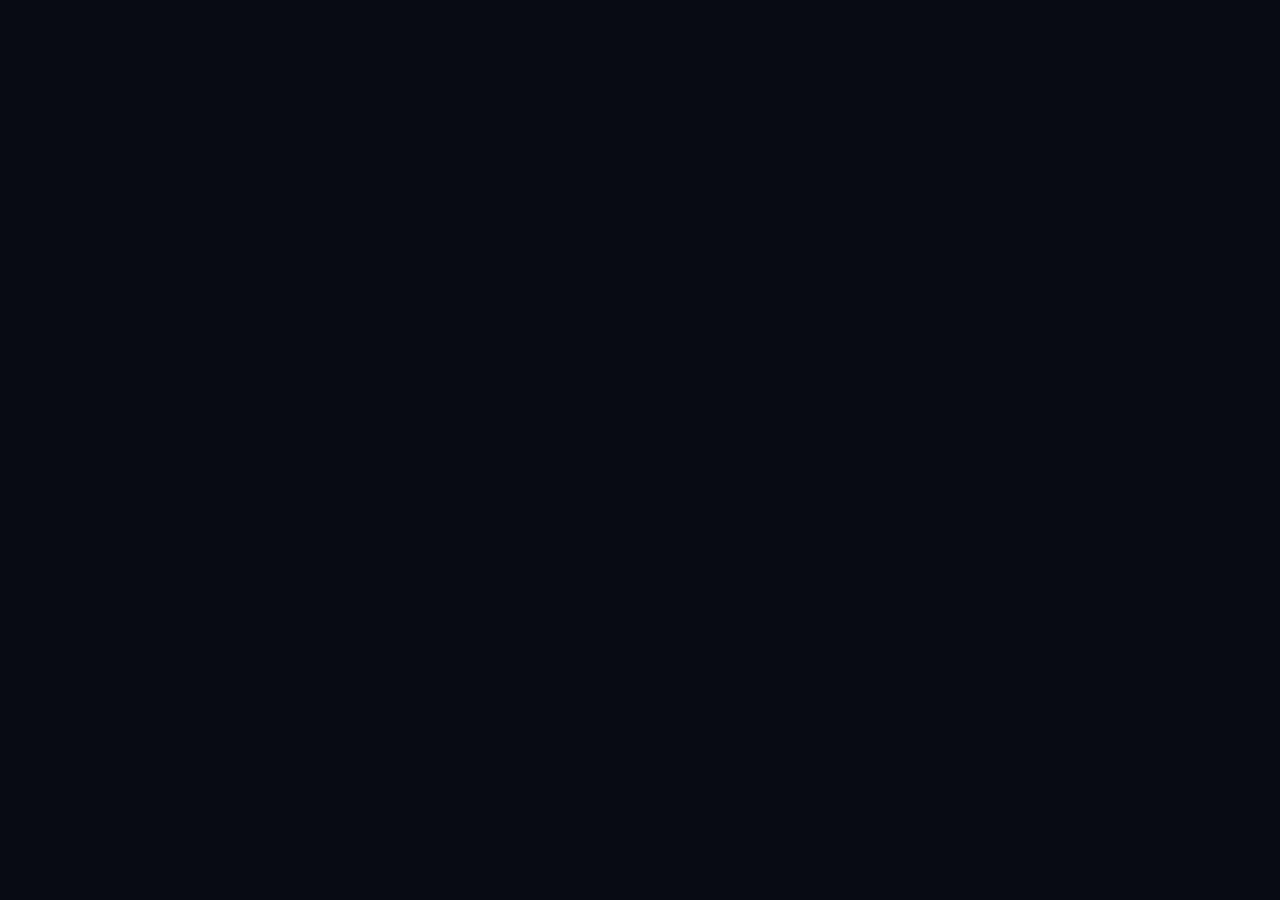
==== rayquaza.html @ d8ba09e1 "e" ====
<!DOCTYPE html>
<html lang="fr">
<head>
  <meta charset="UTF-8">
  <meta name="viewport" content="width=device-width, initial-scale=1.0">
  <title>Rayquaza — Le Seigneur des Cieux</title>
  <link rel="preconnect" href="https://fonts.googleapis.com">
  <link rel="preconnect" href="https://fonts.gstatic.com" crossorigin>
  <link href="https://fonts.googleapis.com/css2?family=Rajdhani:wght@300;400;600;700&family=Inter:wght@300;400;500&display=swap" rel="stylesheet">
  <link rel="stylesheet" href="rayquaza.css">
</head>
<body>
---- rayquaza.css ----
/* ============================================================
   RAYQUAZA V2 — Altitude Zéro
   Concept : cinématique, immersif, haute atmosphère
   Palette : #080a14 | #39ff14 (néon ozone) | #e8f4ff (blanc glacé)
   ============================================================ */

@import url('https://fonts.googleapis.com/css2?family=Rajdhani:wght@300;400;600;700&family=Inter:wght@300;400;500&display=swap');

:root {
  --bg:         #080a14;
  --bg-alt:     #0b0e1a;
  --neon:       #39ff14;
  --neon-dim:   rgba(57, 255, 20, 0.08);
  --neon-glow:  rgba(57, 255, 20, 0.25);
  --neon-mid:   rgba(57, 255, 20, 0.5);
  --ice:        #e8f4ff;
  --ice-muted:  rgba(232, 244, 255, 0.35);
  --gold:       #e8b84b;
  --gold-dim:   rgba(232, 184, 75, 0.15);
  --spine:      rgba(57, 255, 20, 0.12);
  --nav-bg:     rgba(8, 10, 20, 0.94);
}

*, *::before, *::after { box-sizing: border-box; margin: 0; padding: 0; }
html { scroll-behavior: smooth; }

body {
  font-family: 'Inter', sans-serif;
  font-size: 17px;
  line-height: 1.8;
  background: var(--bg);
  color: var(--ice);
}

/* ============================================================
   HEADER — plein écran, Rayquaza traverse en diagonale
   ============================================================ */

header {
  position: relative;
  min-height: 100vh;
  background: var(--bg);
  display: flex;
  align-items: flex-end;
  overflow: hidden;
  padding: 0 0 80px 0;
}

/* Fond : dégradé atmosphère */
header::before {
  content: '';
  position: absolute; inset: 0;
  background:
    radial-gradient(ellipse 70% 60% at 80% 30%, rgba(57,255,20,0.04) 0%, transparent 60%),
    radial-gradient(ellipse 50% 40% at 20% 80%, rgba(57,255,20,0.03) 0%, transparent 50%),
    radial-gradient(ellipse 100% 100% at 50% 0%, rgba(8,10,20,0) 0%, #080a14 100%);
  pointer-events: none;
}

/* Étoiles */
.stars { position: absolute; inset: 0; pointer-events: none; overflow: hidden; }
.stars-layer {
  position: absolute; inset: 0;
  background-image:
    radial-gradient(1.5px 1.5px at 12% 18%, rgba(232,244,255,0.9) 0%, transparent 100%),
    radial-gradient(1px 1px at 88% 8%, rgba(232,244,255,0.7) 0%, transparent 100%),
    radial-gradient(1px 1px at 42% 72%, rgba(232,244,255,0.6) 0%, transparent 100%),
    radial-gradient(1.5px 1.5px at 7% 55%, rgba(232,244,255,0.8) 0%, transparent 100%),
    radial-gradient(1px 1px at 65% 42%, rgba(232,244,255,0.5) 0%, transparent 100%),
    radial-gradient(1px 1px at 30% 90%, rgba(232,244,255,0.4) 0%, transparent 100%),
    radial-gradient(2px 2px at 93% 75%, rgba(232,244,255,0.7) 0%, transparent 100%),
    radial-gradient(1px 1px at 55% 15%, rgba(232,244,255,0.6) 0%, transparent 100%),
    radial-gradient(1px 1px at 22% 48%, rgba(232,244,255,0.5) 0%, transparent 100%),
    radial-gradient(1.5px 1.5px at 77% 62%, rgba(232,244,255,0.8) 0%, transparent 100%),
    radial-gradient(1px 1px at 3% 82%, rgba(232,244,255,0.4) 0%, transparent 100%),
    radial-gradient(1px 1px at 48% 35%, rgba(232,244,255,0.5) 0%, transparent 100%),
    radial-gradient(1.5px 1.5px at 60% 88%, rgba(57,255,20,0.6) 0%, transparent 100%),
    radial-gradient(1px 1px at 18% 28%, rgba(57,255,20,0.3) 0%, transparent 100%);
  background-repeat: no-repeat;
}
.s1 { animation: parallax-1 80s linear infinite; }
.s2 { animation: parallax-2 130s linear infinite; opacity: 0.6; }
.s3 { animation: parallax-1 200s linear infinite reverse; opacity: 0.35; }

@keyframes parallax-1 {
  from { transform: translateY(0) translateX(0); }
  to   { transform: translateY(-60px) translateX(-10px); }
}
@keyframes parallax-2 {
  from { transform: translateY(0) translateX(0); }
  to   { transform: translateY(40px) translateX(15px); }
}



/* Ligne diagonale de fond */
.rq-diagonal {
  position: absolute;
  top: 0; right: 0;
  width: 100%; height: 100%;
  pointer-events: none;
  overflow: hidden;
}
.rq-diagonal::before {
  content: '';
  position: absolute;
  top: -10%; right: -5%;
  width: 2px; height: 130%;
  background: linear-gradient(180deg, transparent 0%, var(--neon-mid) 40%, var(--neon) 60%, transparent 100%);
  transform: rotate(-25deg);
  transform-origin: top right;
  animation: line-pulse 4s ease-in-out infinite;
}
.rq-diagonal::after {
  content: '';
  position: absolute;
  top: -10%; right: 6%;
  width: 1px; height: 130%;
  background: linear-gradient(180deg, transparent 0%, var(--neon-dim) 50%, transparent 100%);
  transform: rotate(-25deg);
  transform-origin: top right;
  animation: line-pulse 4s ease-in-out infinite 0.8s;
}

@keyframes line-pulse {
  0%, 100% { opacity: 0.5; }
  50%       { opacity: 1; }
}

/* Contenu header — aligné en bas à gauche */
.header-content {
  position: relative;
  z-index: 2;
  padding: 0 64px;
  max-width: 800px;
}

.eyebrow {
  font-family: 'Rajdhani', sans-serif;
  font-size: 0.72rem;
  font-weight: 600;
  letter-spacing: 0.35em;
  text-transform: uppercase;
  color: var(--neon);
  margin-bottom: 16px;
  display: flex;
  align-items: center;
  gap: 14px;
}
.eyebrow::before {
  content: '';
  display: inline-block;
  width: 32px; height: 1px;
  background: var(--neon);
}

header h1 {
  font-family: 'Rajdhani', sans-serif;
  font-size: clamp(5rem, 14vw, 11rem);
  font-weight: 700;
  line-height: 0.9;
  color: #fff;
  letter-spacing: -0.02em;
  text-shadow: 0 0 80px var(--neon-glow);
  text-transform: uppercase;
}

/* Effet "scan" sur le titre */
header h1 .h1-highlight {
  color: var(--neon);
  text-shadow: 0 0 30px var(--neon), 0 0 60px var(--neon-glow);
}

.header-jp {
  font-family: 'Inter', sans-serif;
  font-size: 0.9rem;
  font-weight: 300;
  color: var(--ice-muted);
  letter-spacing: 0.6em;
  margin-top: 12px;
  margin-bottom: 32px;
}

/* Stat bar */
.header-stats {
  display: flex;
  gap: 40px;
  margin-bottom: 32px;
}
.stat-item {
  display: flex;
  flex-direction: column;
  gap: 2px;
}
.stat-label {
  font-family: 'Rajdhani', sans-serif;
  font-size: 0.6rem;
  letter-spacing: 0.25em;
  text-transform: uppercase;
  color: var(--ice-muted);
}
.stat-value {
  font-family: 'Rajdhani', sans-serif;
  font-size: 1.1rem;
  font-weight: 700;
  color: var(--neon);
}

.type-badges { display: flex; gap: 8px; }
.badge {
  font-family: 'Rajdhani', sans-serif;
  font-size: 0.68rem; font-weight: 700;
  letter-spacing: 0.2em;
  text-transform: uppercase;
  padding: 5px 16px;
  border-radius: 0;
  clip-path: polygon(8px 0%, 100% 0%, calc(100% - 8px) 100%, 0% 100%);
}
.badge.dragon {
  background: rgba(111,66,193,0.3);
  border: 1px solid rgba(111,66,193,0.5);
  color: #c084fc;
}
.badge.flying {
  background: rgba(57,255,20,0.12);
  border: 1px solid var(--neon);
  color: var(--neon);
}

/* Citation header */
header blockquote {
  display: none; /* repositionnée dans la section présentation */
}

/* ============================================================
   NAV
   ============================================================ */

nav {
  background: var(--nav-bg);
  border-bottom: 1px solid rgba(57,255,20,0.1);
  padding: 0;
  position: sticky; top: 0; z-index: 100;
  backdrop-filter: blur(16px);
  display: flex;
  justify-content: center;
}
nav a {
  display: inline-flex;
  align-items: center;
  color: var(--ice-muted);
  text-decoration: none;
  padding: 18px 20px;
  font-family: 'Rajdhani', sans-serif;
  font-size: 0.7rem;
  letter-spacing: 0.2em;
  text-transform: uppercase;
  font-weight: 600;
  transition: color 0.2s;
  position: relative;
}
nav a::after {
  content: '';
  position: absolute;
  bottom: 0; left: 0; right: 0;
  height: 2px;
  background: var(--neon);
  box-shadow: 0 0 8px var(--neon);
  transform: scaleX(0);
  transition: transform 0.2s ease;
}
nav a:hover { color: var(--ice); }
nav a:hover::after { transform: scaleX(1); }

/* ============================================================
   MAIN — sections pleine largeur, alternées
   ============================================================ */

main {
  padding: 0;
}

/* Colonne vertébrale centrale (style serpent) */
main::before {
  content: '';
  position: fixed;
  left: 50%; top: 0;
  transform: translateX(-50%);
  width: 1px; height: 100vh;
  background: var(--spine);
  pointer-events: none;
  z-index: 0;
}

section {
  position: relative;
  padding: 100px 0;
  opacity: 0;
  transform: translateY(30px);
  transition: opacity 0.6s ease, transform 0.6s ease;
  overflow: hidden;
}
section.visible { opacity: 1; transform: translateY(0); }

/* Numéro de section géant en fond */
.section-label {
  position: absolute;
  font-family: 'Rajdhani', sans-serif;
  font-size: clamp(10rem, 20vw, 18rem);
  font-weight: 700;
  line-height: 1;
  color: transparent;
  -webkit-text-stroke: 1px rgba(57,255,20,0.06);
  pointer-events: none;
  user-select: none;
  z-index: 0;
  top: 50%; transform: translateY(-50%);
}

/* Sections impaires : contenu à gauche */
section:nth-child(odd) { background: var(--bg); }
section:nth-child(odd) .section-label { right: -2%; }
section:nth-child(odd) .section-inner { padding-left: max(64px, 8vw); padding-right: max(64px, 8vw); }

/* Sections paires : fond légèrement différent + décalage */
section:nth-child(even) { background: var(--bg-alt); }
section:nth-child(even) .section-label { left: -2%; }
section:nth-child(even) .section-inner { padding-left: max(64px, 8vw); padding-right: max(64px, 8vw); }

.section-inner {
  position: relative;
  z-index: 1;
  max-width: 1100px;
  margin: 0 auto;
}

/* Ligne verte avant le h2 */
h2 {
  font-family: 'Rajdhani', sans-serif;
  font-size: clamp(1.8rem, 4vw, 3rem);
  font-weight: 700;
  text-transform: uppercase;
  letter-spacing: 0.08em;
  color: #fff;
  margin-bottom: 8px;
  line-height: 1.1;
}
.section-eyebrow {
  font-family: 'Rajdhani', sans-serif;
  font-size: 0.65rem;
  font-weight: 600;
  letter-spacing: 0.3em;
  text-transform: uppercase;
  color: var(--neon);
  margin-bottom: 12px;
  display: flex;
  align-items: center;
  gap: 12px;
}
.section-eyebrow::before {
  content: '';
  display: inline-block;
  width: 24px; height: 1px;
  background: var(--neon);
}

h3 {
  font-family: 'Rajdhani', sans-serif;
  font-size: 1rem;
  font-weight: 600;
  text-transform: uppercase;
  letter-spacing: 0.12em;
  color: var(--neon);
  margin: 36px 0 12px;
  display: flex;
  align-items: center;
  gap: 12px;
}
h3::after {
  content: '';
  flex: 1;
  height: 1px;
  background: rgba(57,255,20,0.15);
}

p { color: var(--ice-muted); margin-bottom: 16px; }
p strong { color: var(--ice); font-weight: 500; }
em { color: var(--neon); font-style: normal; }

p + p { margin-top: 0; }

/* ============================================================
   SECTION 01 — PRÉSENTATION
   ============================================================ */

.pres-layout {
  display: grid;
  grid-template-columns: 1fr 1fr;
  gap: 60px;
  align-items: start;
  margin-top: 40px;
}

.pres-quote {
  border-left: 2px solid var(--neon);
  padding: 20px 24px;
  font-family: 'Rajdhani', sans-serif;
  font-size: 1.1rem;
  font-weight: 300;
  color: var(--ice);
  line-height: 1.7;
  background: var(--neon-dim);
  margin-bottom: 28px;
}

ul {
  list-style: none;
  padding: 0;
  margin: 0;
}
ul li {
  display: grid;
  grid-template-columns: 140px 1fr;
  gap: 16px;
  padding: 12px 0;
  border-bottom: 1px solid rgba(232,244,255,0.05);
  font-size: 0.92rem;
}
ul li:last-child { border-bottom: none; }
ul li::before { display: none; }
ul li strong {
  color: var(--ice-muted);
  font-weight: 400;
  font-family: 'Rajdhani', sans-serif;
  font-size: 0.68rem;
  letter-spacing: 0.15em;
  text-transform: uppercase;
  align-self: center;
}

/* ============================================================
   SECTION 02 — LORE (layout horizontal split)
   ============================================================ */

.lore-layout {
  display: grid;
  grid-template-columns: 1fr 1fr;
  gap: 60px;
  margin-top: 40px;
}
.lore-col { }

/* Timeline visuelle */
.timeline {
  position: relative;
  padding-left: 28px;
  margin-top: 20px;
}
.timeline::before {
  content: '';
  position: absolute;
  left: 0; top: 0; bottom: 0;
  width: 1px;
  background: linear-gradient(180deg, var(--neon) 0%, rgba(57,255,20,0.1) 100%);
}
.timeline-item {
  position: relative;
  margin-bottom: 32px;
}
.timeline-item::before {
  content: '';
  position: absolute;
  left: -32px; top: 6px;
  width: 8px; height: 8px;
  border: 1px solid var(--neon);
  background: var(--bg);
  transform: rotate(45deg);
}
.timeline-item h4 {
  font-family: 'Rajdhani', sans-serif;
  font-size: 0.85rem;
  font-weight: 600;
  letter-spacing: 0.1em;
  text-transform: uppercase;
  color: var(--ice);
  margin-bottom: 6px;
}
.timeline-item p { font-size: 0.9rem; margin: 0; }

/* ============================================================
   SECTION 03 — FORMES (cartes comparatives)
   ============================================================ */

.formes-grid {
  display: grid;
  grid-template-columns: 1fr 1fr;
  gap: 2px;
  margin-top: 40px;
}

.forme-card {
  position: relative;
  background: var(--bg);
  padding: 48px 40px;
  text-align: center;
  transition: background 0.3s;
  border: 1px solid rgba(57,255,20,0.08);
}
.forme-card:hover { background: rgba(57,255,20,0.03); }
.forme-card.mega {
  background: rgba(232,184,75,0.03);
  border-color: rgba(232,184,75,0.1);
}
.forme-card.mega:hover { background: rgba(232,184,75,0.06); }

.forme-badge-mega {
  display: inline-block;
  font-family: 'Rajdhani', sans-serif;
  font-size: 0.58rem; font-weight: 700;
  letter-spacing: 0.2em;
  color: var(--gold);
  border: 1px solid var(--gold);
  padding: 3px 10px;
  margin-bottom: 20px;
}

.forme-placeholder {
  width: 70px; height: 170px;
  margin: 0 auto 28px;
  display: flex; align-items: center; justify-content: center;
}
.forme-card:not(.mega) .forme-placeholder svg path,
.forme-card:not(.mega) .forme-placeholder svg ellipse {
  filter: drop-shadow(0 0 10px rgba(57,255,20,0.5));
}
.forme-card.mega .forme-placeholder {
  filter: drop-shadow(0 0 16px rgba(232,184,75,0.5));
}

.forme-card h3 {
  font-family: 'Rajdhani', sans-serif;
  font-size: 1.3rem;
  font-weight: 700;
  letter-spacing: 0.06em;
  color: #fff;
  margin: 0 0 12px;
  text-transform: uppercase;
  display: block;
}
.forme-card h3::after { display: none; }
.forme-card p { font-size: 0.9rem; line-height: 1.65; }

.forme-bst {
  margin-top: 24px;
  font-family: 'Rajdhani', sans-serif;
  display: flex;
  flex-direction: column;
  align-items: center;
  gap: 4px;
}
.bst-label {
  font-size: 0.58rem;
  letter-spacing: 0.25em;
  text-transform: uppercase;
  color: var(--ice-muted);
}
.bst-value {
  font-size: 2.5rem;
  font-weight: 700;
  line-height: 1;
}
.forme-card:not(.mega) .bst-value { color: var(--neon); text-shadow: 0 0 20px var(--neon-glow); }
.forme-card.mega .bst-value { color: var(--gold); text-shadow: 0 0 20px rgba(232,184,75,0.4); }

/* VS divider entre les deux formes */
.formes-vs {
  display: flex;
  align-items: center;
  justify-content: center;
  padding: 0 16px;
  font-family: 'Rajdhani', sans-serif;
  font-size: 1.4rem;
  font-weight: 700;
  color: var(--ice-muted);
  border: 1px solid rgba(57,255,20,0.08);
  background: rgba(57,255,20,0.02);
  writing-mode: vertical-rl;
  letter-spacing: 0.3em;
  display: none; /* masqué pour l'instant, grid suffit */
}

/* ============================================================
   SECTION 04 — CAPACITÉS (ligne horizontale scrollable)
   ============================================================ */

.moves-header {
  margin-bottom: 40px;
}

.moves-grid {
  display: grid;
  grid-template-columns: repeat(4, 1fr);
  gap: 1px;
  background: rgba(57,255,20,0.08);
  border: 1px solid rgba(57,255,20,0.08);
  margin-top: 40px;
}

.move-card {
  position: relative;
  background: var(--bg);
  padding: 32px 28px;
  transition: background 0.25s;
}
.move-card:hover { background: rgba(57,255,20,0.03); }
.move-card.signature { background: rgba(232,184,75,0.02); }
.move-card.signature:hover { background: rgba(232,184,75,0.05); }

.move-number {
  font-family: 'Rajdhani', sans-serif;
  font-size: 0.58rem;
  font-weight: 600;
  letter-spacing: 0.2em;
  color: rgba(57,255,20,0.3);
  margin-bottom: 20px;
}

.move-type {
  display: inline-block;
  font-family: 'Rajdhani', sans-serif;
  font-size: 0.58rem; font-weight: 700;
  letter-spacing: 0.2em; text-transform: uppercase;
  padding: 3px 12px;
  margin-bottom: 14px;
  clip-path: polygon(6px 0%, 100% 0%, calc(100% - 6px) 100%, 0% 100%);
}
.move-type.dragon {
  background: rgba(111,66,193,0.2);
  border: 1px solid rgba(111,66,193,0.4);
  color: #c084fc;
}
.move-type.flying {
  background: rgba(57,255,20,0.1);
  border: 1px solid var(--neon);
  color: var(--neon);
}

.move-badge {
  position: absolute; top: 16px; right: 16px;
  font-family: 'Rajdhani', sans-serif;
  font-size: 0.5rem; font-weight: 700;
  letter-spacing: 0.12em;
  color: var(--gold); border: 1px solid rgba(232,184,75,0.5);
  padding: 2px 7px;
}
.move-badge.mega { color: #c084fc; border-color: rgba(192,132,252,0.5); }

.move-card h3 {
  font-size: 1rem;
  font-family: 'Rajdhani', sans-serif;
  font-weight: 700;
  color: #fff;
  text-transform: none;
  letter-spacing: 0.02em;
  margin: 0 0 10px;
  display: block;
}
.move-card h3::after { display: none; }

.move-card p { font-size: 0.85rem; margin: 0 0 16px; line-height: 1.6; }

.move-power {
  font-family: 'Rajdhani', sans-serif;
  font-size: 0.6rem;
  letter-spacing: 0.15em;
  text-transform: uppercase;
  color: rgba(57,255,20,0.5);
  padding-top: 14px;
  border-top: 1px solid rgba(57,255,20,0.08);
}
.move-power strong { color: var(--neon); font-size: 1.1rem; font-weight: 700; }

/* ============================================================
   SECTION 05 — IMAGES (masonry type)
   ============================================================ */

.image-intro {
  margin-bottom: 40px;
}

.image-grid {
  display: grid;
  grid-template-columns: 1fr 1fr 1fr;
  grid-template-rows: auto;
  gap: 2px;
  margin-top: 40px;
}
.image-box {
  position: relative;
  overflow: hidden;
  background: var(--bg-alt);
  aspect-ratio: 4/3;
}
.image-box:first-child {
  grid-column: 1 / 3;
  aspect-ratio: 16/9;
}
.image-box img {
  width: 100%; height: 100%;
  object-fit: cover;
  display: block;
  transition: transform 0.5s ease, opacity 0.3s;
}
.image-box:hover img { transform: scale(1.04); }
.zoomable { cursor: zoom-in; }

.image-caption {
  position: absolute;
  bottom: 0; left: 0; right: 0;
  padding: 14px 18px;
  background: linear-gradient(transparent, rgba(8,10,20,0.9));
  font-family: 'Rajdhani', sans-serif;
  font-size: 0.68rem;
  letter-spacing: 0.12em;
  text-transform: uppercase;
  color: var(--ice-muted);
  transform: translateY(100%);
  transition: transform 0.3s ease;
}
.image-box:hover .image-caption { transform: translateY(0); }

/* Cache le <p> existant, on utilise la caption overlay */
.image-box > p { display: none; }

/* ============================================================
   OVERLAY
   ============================================================ */

#overlay {
  position: fixed; inset: 0;
  background: rgba(8,10,20,0.96);
  display: flex; align-items: center; justify-content: center;
  visibility: hidden; opacity: 0;
  transition: opacity 0.3s; z-index: 2000; cursor: zoom-out;
}
#overlay img {
  max-width: 90vw; max-height: 90vh;
  object-fit: contain;
  border: 1px solid rgba(57,255,20,0.2);
  box-shadow: 0 0 60px rgba(57,255,20,0.1);
}
#overlay.show { visibility: visible; opacity: 1; }

/* ============================================================
   FOOTER
   ============================================================ */

footer {
  background: #04060c;
  border-top: 1px solid rgba(57,255,20,0.08);
  color: var(--ice-muted);
  text-align: center;
  padding: 60px 20px;
  font-family: 'Rajdhani', sans-serif;
}
.footer-symbol {
  font-size: 2.5rem;
  color: var(--neon);
  opacity: 0.2;
  margin-bottom: 16px;
  display: block;
  letter-spacing: 0.5em;
}
footer p {
  font-size: 0.72rem;
  letter-spacing: 0.2em;
  text-transform: uppercase;
  color: var(--ice-muted);
  margin: 0 0 12px;
}
footer a {
  display: inline-block;
  margin-top: 8px;
  color: var(--neon);
  text-decoration: none;
  font-size: 0.68rem;
  letter-spacing: 0.2em;
  text-transform: uppercase;
  opacity: 0.6;
  transition: opacity 0.2s;
}
footer a:hover { opacity: 1; }

/* ============================================================
   BOUTONS FLOTTANTS
   ============================================================ */

#backToTop {
  position: fixed; bottom: 28px; right: 28px;
  width: 44px; height: 44px;
  background: transparent;
  border: 1px solid var(--neon);
  color: var(--neon);
  font-size: 16px; font-weight: 700; cursor: pointer;
  display: none; align-items: center; justify-content: center;
  transition: background 0.2s, box-shadow 0.2s;
  z-index: 999;
  clip-path: polygon(8px 0%, 100% 0%, calc(100% - 8px) 100%, 0% 100%);
}
#backToTop:hover {
  background: var(--neon);
  color: #000;
  box-shadow: 0 0 20px var(--neon-glow);
}

#themeToggle {
  position: fixed; top: 20px; right: 20px;
  width: 42px; height: 42px; font-size: 16px; cursor: pointer;
  border: 1px solid rgba(57,255,20,0.2);
  background: rgba(8,10,20,0.8);
  color: var(--ice); z-index: 1001;
  transition: border-color 0.2s, background 0.2s;
  display: flex; align-items: center; justify-content: center;
  backdrop-filter: blur(8px);
}
#themeToggle:hover {
  border-color: var(--neon);
  box-shadow: 0 0 12px var(--neon-glow);
}

/* ============================================================
   MODE CLAIR
   ============================================================ */

body.light-mode {
  --bg:        #f0f4f0;
  --bg-alt:    #e8ede8;
  --ice:       #0d1a10;
  --ice-muted: rgba(13, 26, 16, 0.55);
  --nav-bg:    rgba(240, 244, 240, 0.96);
  --spine:     rgba(57, 255, 20, 0.08);
}
body.light-mode section { }
body.light-mode .forme-card,
body.light-mode .move-card { background: #fff; }
body.light-mode header { background: #0d1a10; }
body.light-mode .header-content { /* reste sombre */ }

/* ============================================================
   RESPONSIVE
   ============================================================ */

@media (max-width: 900px) {
  .pres-layout { grid-template-columns: 1fr; gap: 32px; }
  .lore-layout  { grid-template-columns: 1fr; gap: 24px; }
  .moves-grid   { grid-template-columns: 1fr 1fr; }
  .formes-grid  { grid-template-columns: 1fr; }
  .image-grid   { grid-template-columns: 1fr 1fr; }
  .image-box:first-child { grid-column: 1 / 3; }
  ul li         { grid-template-columns: 110px 1fr; }
}

@media (max-width: 640px) {
  .header-content { padding: 0 24px; }
  .header-stats   { gap: 20px; flex-wrap: wrap; }
  section { padding: 64px 0; }
  .section-inner { padding-left: 24px !important; padding-right: 24px !important; }
  .moves-grid   { grid-template-columns: 1fr; }
  .image-grid   { grid-template-columns: 1fr; }
  .image-box:first-child { grid-column: 1; aspect-ratio: 4/3; }
  nav a { font-size: 0.6rem; padding: 14px 10px; }
  .rq-wrap { width: 160px; opacity: 0.12; }
  ul li { grid-template-columns: 1fr; gap: 2px; }
  ul li strong { font-size: 0.6rem; }
}

@media (prefers-reduced-motion: reduce) {
  .rq-wrap, .stars-layer, .rq-diagonal::before, .rq-diagonal::after { animation: none; }
  section { opacity: 1; transform: none; transition: none; }
}
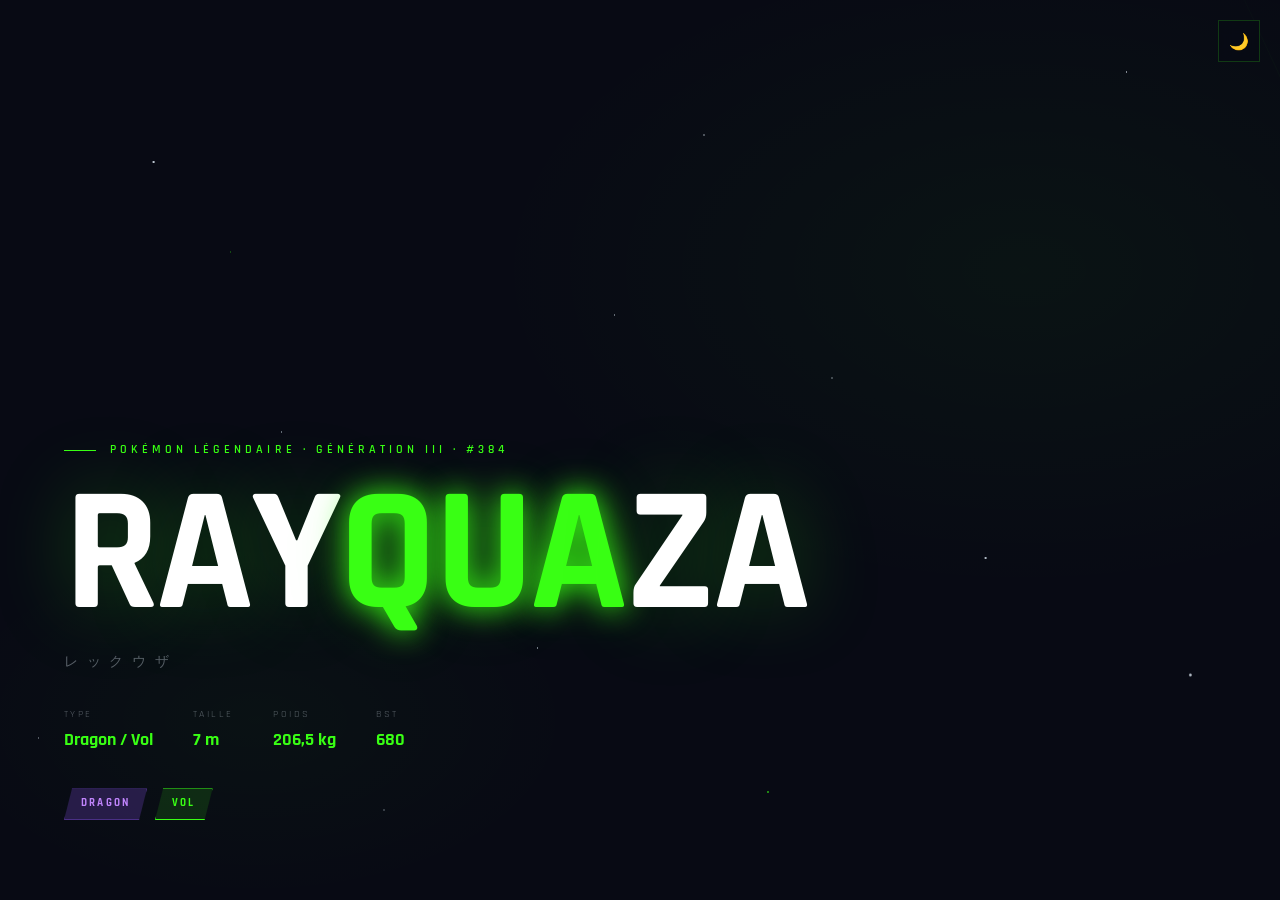
==== commit 0a7f6558: "sss" ====
--- a/rayquaza.html
+++ b/rayquaza.html
@@ -11,4 +11,54 @@
 </head>
 <body>
 
+  <header>
+    <div class="stars" aria-hidden="true">
+      <div class="stars-layer s1"></div>
+      <div class="stars-layer s2"></div>
+      <div class="stars-layer s3"></div>
+    </div>
+
+    <!-- Ligne diagonale style sillage -->
+    <div class="rq-diagonal" aria-hidden="true"></div>
+
+    <div class="header-content">
+      <p class="eyebrow">Pokémon Légendaire · Génération III · #384</p>
+      <h1>Ray<span class="h1-highlight">qua</span>za</h1>
+      <p class="header-jp">レックウザ</p>
+
+      <div class="header-stats">
+        <div class="stat-item">
+          <span class="stat-label">Type</span>
+          <span class="stat-value">Dragon / Vol</span>
+        </div>
+        <div class="stat-item">
+          <span class="stat-label">Taille</span>
+          <span class="stat-value">7 m</span>
+        </div>
+        <div class="stat-item">
+          <span class="stat-label">Poids</span>
+          <span class="stat-value">206,5 kg</span>
+        </div>
+        <div class="stat-item">
+          <span class="stat-label">BST</span>
+          <span class="stat-value">680</span>
+        </div>
+      </div>
+
+      <div class="type-badges">
+        <span class="badge dragon">Dragon</span>
+        <span class="badge flying">Vol</span>
+      </div>
+    </div>
+
+    <button id="themeToggle" aria-label="Changer de thème">🌙</button>
+  </header>
+
+
+
+
+
+
+
+  
   
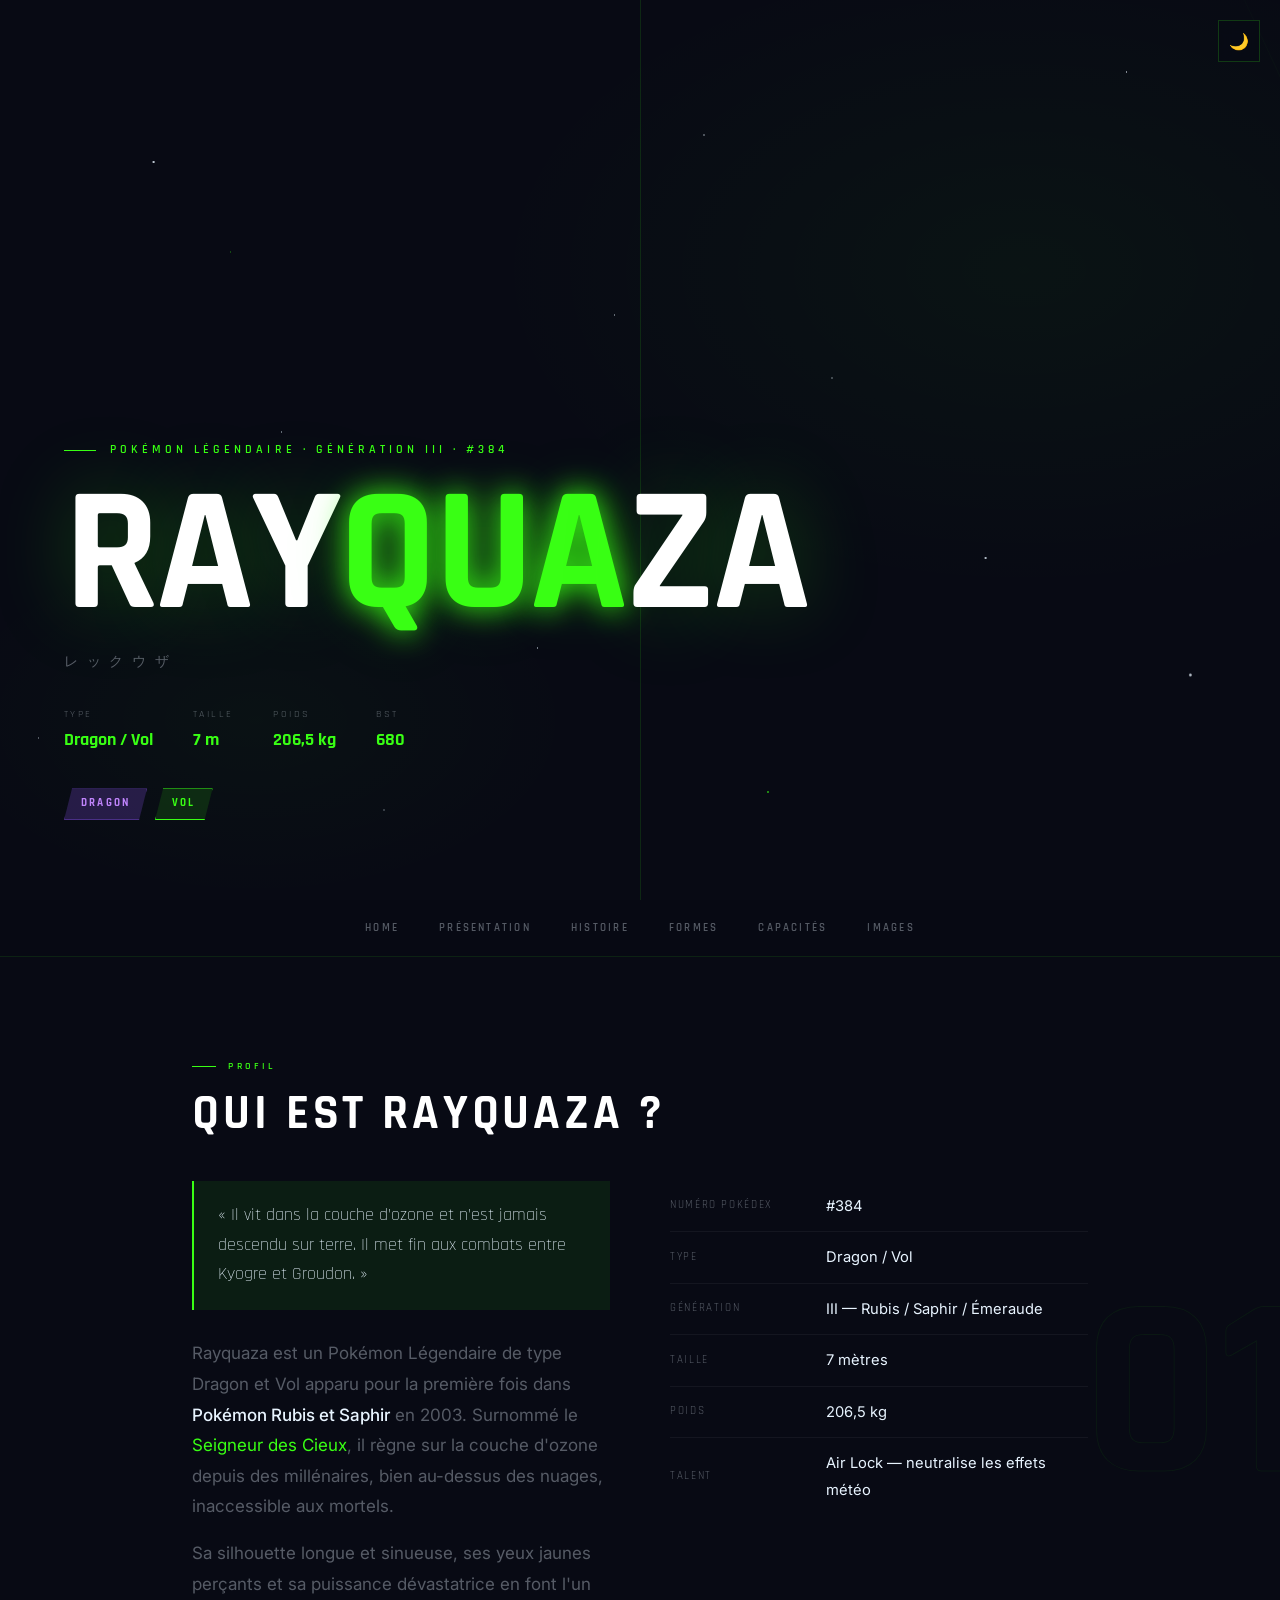
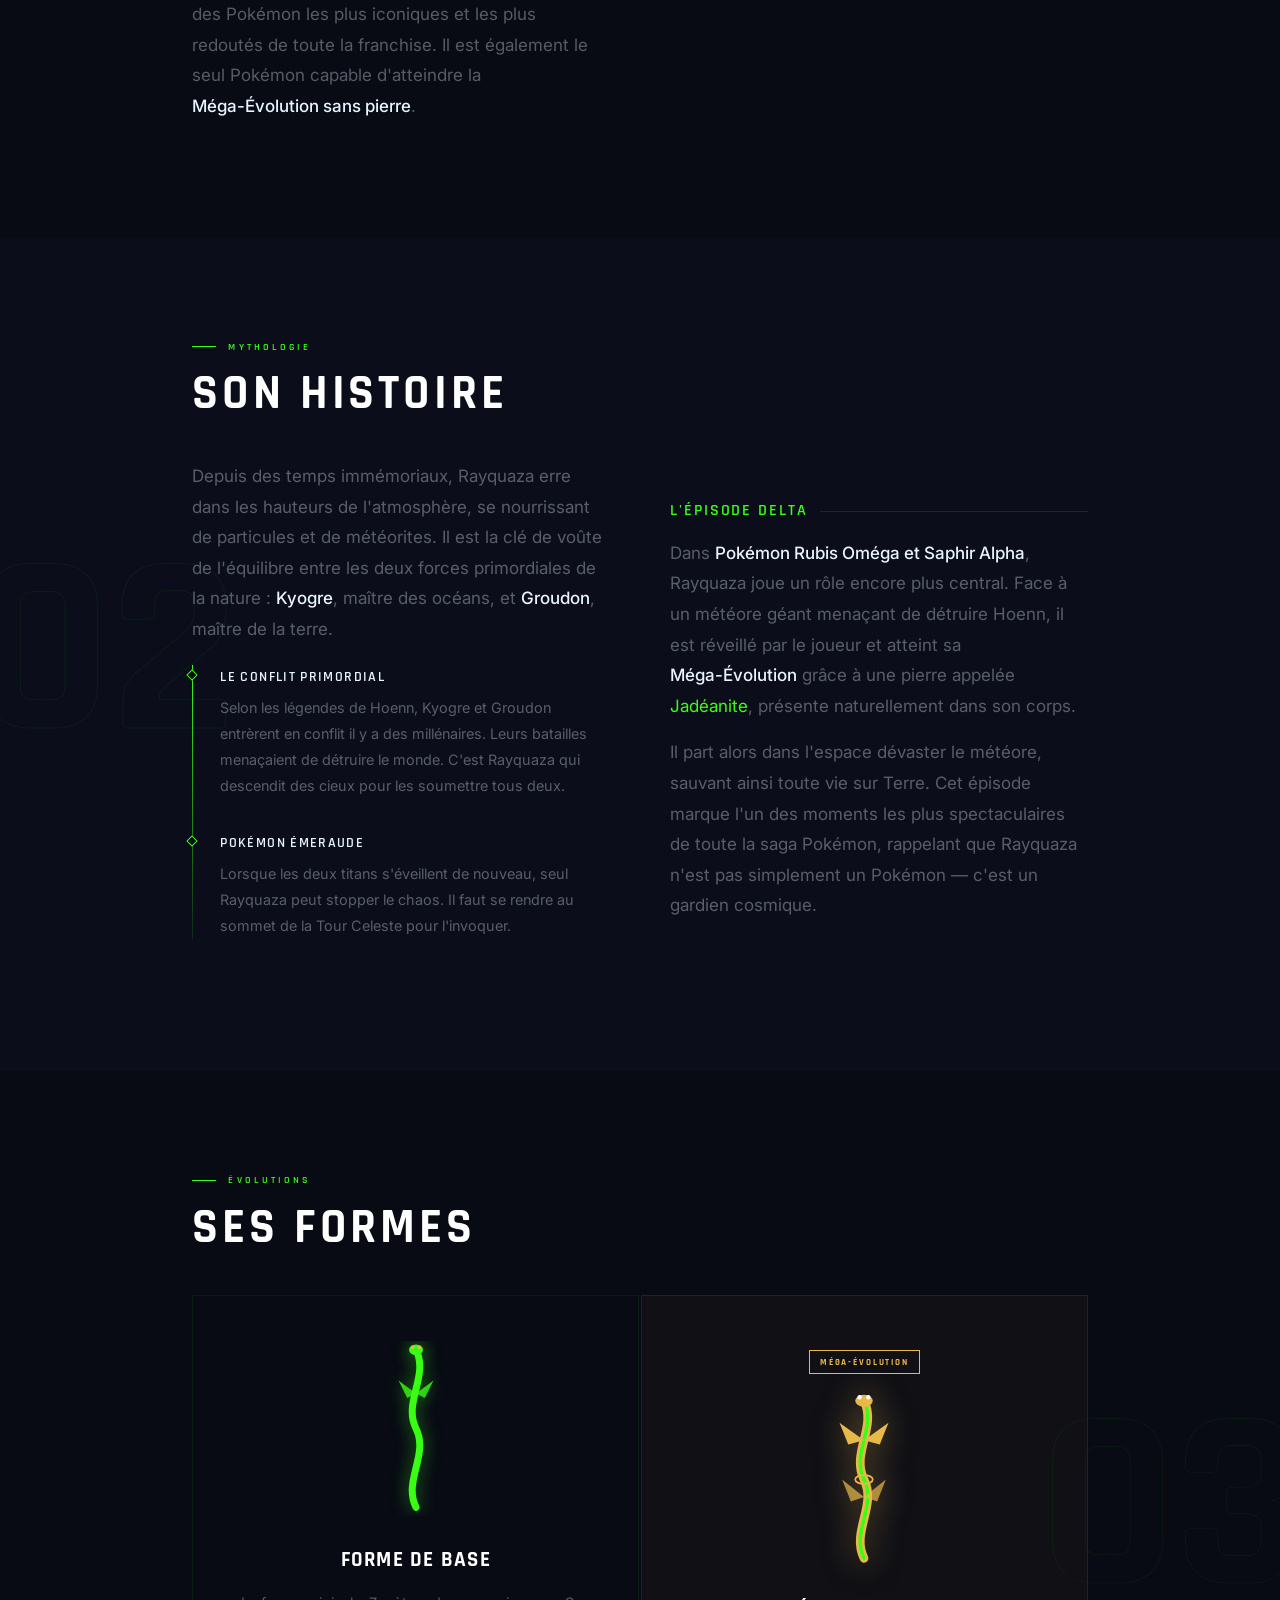
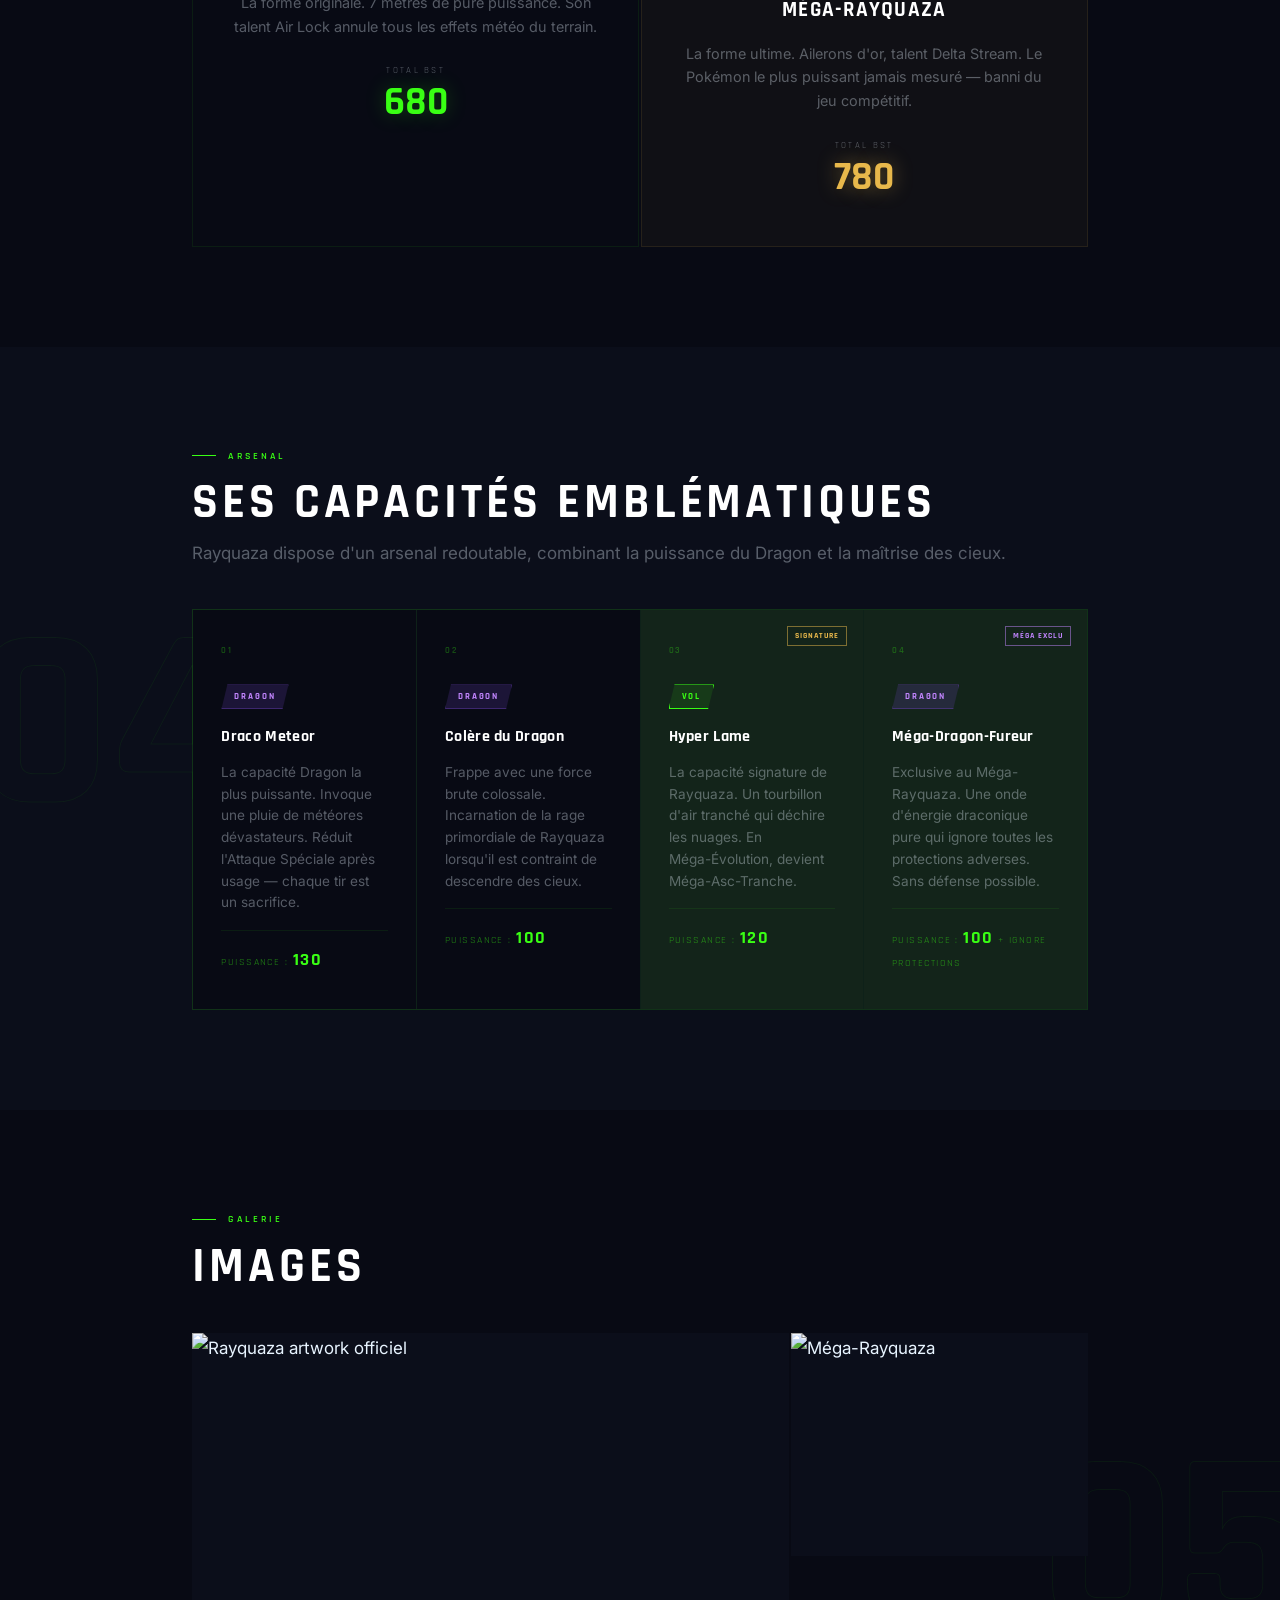
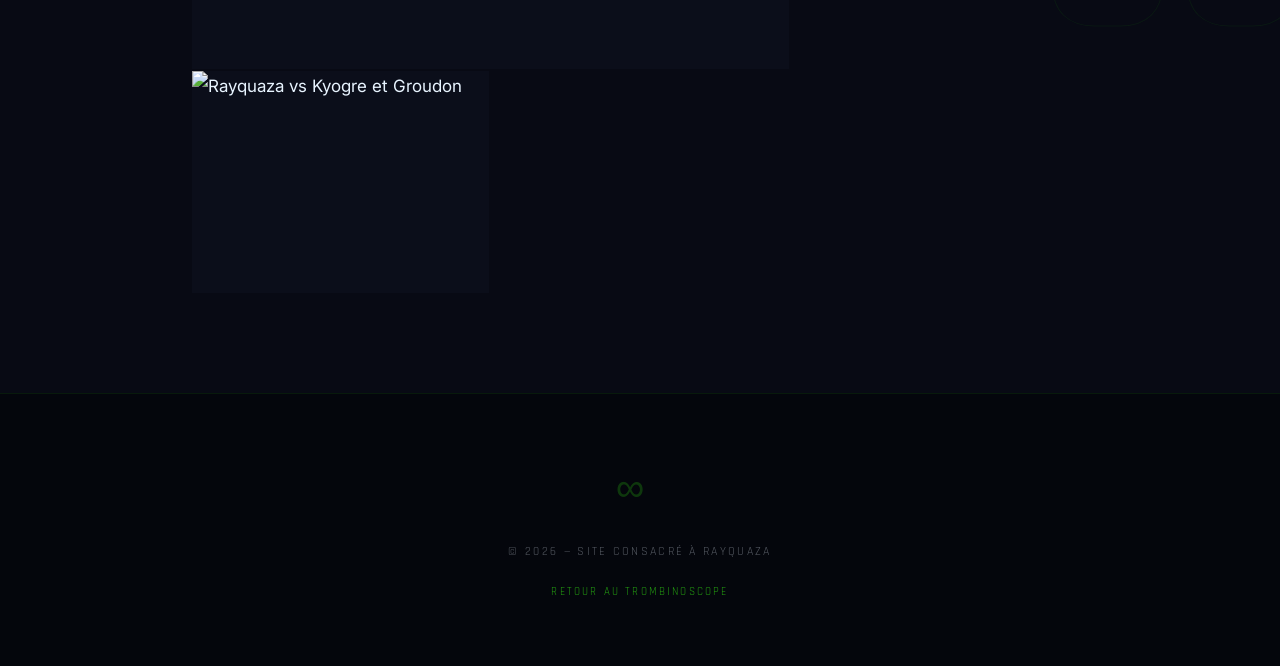
==== commit 82ef0bbb: "659646" ====
--- a/rayquaza.html
+++ b/rayquaza.html
@@ -58,7 +58,255 @@
 
 
 
-
-
-  
+<nav>
+    <a href="https://salutoi3008.github.io/Trombinoscope-Anime-Manga/">Home</a>
+    <a href="#présentation">Présentation</a>
+    <a href="#lore">Histoire</a>
+    <a href="#formes">Formes</a>
+    <a href="#capacités">Capacités</a>
+    <a href="#images">Images</a>
+  </nav>
+
+  <main>
+
+    <!-- 01 — PRÉSENTATION -->
+    <section id="présentation">
+      <span class="section-label" aria-hidden="true">01</span>
+      <div class="section-inner">
+        <p class="section-eyebrow">Profil</p>
+        <h2>Qui est Rayquaza ?</h2>
+
+        <div class="pres-layout">
+          <div class="pres-left">
+            <blockquote class="pres-quote">
+              « Il vit dans la couche d'ozone et n'est jamais descendu sur terre. Il met fin aux combats entre Kyogre et Groudon. »
+            </blockquote>
+            <p>
+              Rayquaza est un Pokémon Légendaire de type Dragon et Vol apparu pour la première fois dans
+              <strong>Pokémon Rubis et Saphir</strong> en 2003. Surnommé le <em>Seigneur des Cieux</em>,
+              il règne sur la couche d'ozone depuis des millénaires, bien au-dessus des nuages,
+              inaccessible aux mortels.
+            </p>
+            <p>
+              Sa silhouette longue et sinueuse, ses yeux jaunes perçants et sa puissance dévastatrice
+              en font l'un des Pokémon les plus iconiques et les plus redoutés de toute la franchise.
+              Il est également le seul Pokémon capable d'atteindre la <strong>Méga-Évolution sans pierre</strong>.
+            </p>
+          </div>
+
+          <div class="pres-right">
+            <ul>
+              <li><strong>Numéro Pokédex</strong> #384</li>
+              <li><strong>Type</strong> Dragon / Vol</li>
+              <li><strong>Génération</strong> III — Rubis / Saphir / Émeraude</li>
+              <li><strong>Taille</strong> 7 mètres</li>
+              <li><strong>Poids</strong> 206,5 kg</li>
+              <li><strong>Talent</strong> Air Lock — neutralise les effets météo</li>
+            </ul>
+          </div>
+        </div>
+      </div>
+    </section>
+
+
+
+    <!-- 02 — LORE -->
+    <section id="lore">
+      <span class="section-label" aria-hidden="true">02</span>
+      <div class="section-inner">
+        <p class="section-eyebrow">Mythologie</p>
+        <h2>Son histoire</h2>
+
+        <div class="lore-layout">
+          <div class="lore-col">
+            <p>
+              Depuis des temps immémoriaux, Rayquaza erre dans les hauteurs de l'atmosphère,
+              se nourrissant de particules et de météorites. Il est la clé de voûte de l'équilibre
+              entre les deux forces primordiales de la nature : <strong>Kyogre</strong>, maître des océans,
+              et <strong>Groudon</strong>, maître de la terre.
+            </p>
+
+            <div class="timeline">
+              <div class="timeline-item">
+                <h4>Le Conflit Primordial</h4>
+                <p>
+                  Selon les légendes de Hoenn, Kyogre et Groudon entrèrent en conflit
+                  il y a des millénaires. Leurs batailles menaçaient de détruire le monde.
+                  C'est Rayquaza qui descendit des cieux pour les soumettre tous deux.
+                </p>
+              </div>
+              <div class="timeline-item">
+                <h4>Pokémon Émeraude</h4>
+                <p>
+                  Lorsque les deux titans s'éveillent de nouveau, seul Rayquaza peut stopper
+                  le chaos. Il faut se rendre au sommet de la Tour Celeste pour l'invoquer.
+                </p>
+              </div>
+            </div>
+          </div>
+
+          <div class="lore-col">
+            <h3>L'épisode DELTA</h3>
+            <p>
+              Dans <strong>Pokémon Rubis Oméga et Saphir Alpha</strong>, Rayquaza joue un rôle encore plus
+              central. Face à un météore géant menaçant de détruire Hoenn, il est réveillé
+              par le joueur et atteint sa <strong>Méga-Évolution</strong> grâce à une pierre appelée
+              <em>Jadéanite</em>, présente naturellement dans son corps.
+            </p>
+            <p>
+              Il part alors dans l'espace dévaster le météore, sauvant ainsi toute vie sur Terre.
+              Cet épisode marque l'un des moments les plus spectaculaires de toute la saga Pokémon,
+              rappelant que Rayquaza n'est pas simplement un Pokémon — c'est un gardien cosmique.
+            </p>
+          </div>
+        </div>
+      </div>
+    </section>
+
+    <!-- 03 — FORMES -->
+    <section id="formes">
+      <span class="section-label" aria-hidden="true">03</span>
+      <div class="section-inner">
+        <p class="section-eyebrow">Évolutions</p>
+        <h2>Ses formes</h2>
+
+        <div class="formes-grid">
+
+          <div class="forme-card">
+            <div class="forme-placeholder">
+              <svg viewBox="0 0 80 200" xmlns="http://www.w3.org/2000/svg">
+                <path d="M40,10 C55,40 25,70 40,100 C55,130 25,160 40,190" stroke="#39ff14" stroke-width="8" fill="none" stroke-linecap="round"/>
+                <ellipse cx="40" cy="10" rx="8" ry="6" fill="#39ff14"/>
+                <circle cx="36" cy="7" r="2" fill="#e8b84b"/>
+                <circle cx="44" cy="7" r="2" fill="#e8b84b"/>
+                <path d="M40,60 L20,45 L30,65 Z" fill="#39ff14" opacity="0.8"/>
+                <path d="M40,60 L60,45 L50,65 Z" fill="#39ff14" opacity="0.8"/>
+              </svg>
+            </div>
+            <h3>Forme de Base</h3>
+            <p>La forme originale. 7 mètres de pure puissance. Son talent Air Lock annule tous les effets météo du terrain.</p>
+            <div class="forme-bst">
+              <span class="bst-label">Total BST</span>
+              <span class="bst-value">680</span>
+            </div>
+          </div>
+
+          <div class="forme-card mega">
+            <div class="forme-badge-mega">MÉGA-ÉVOLUTION</div>
+            <div class="forme-placeholder">
+              <svg viewBox="0 0 80 200" xmlns="http://www.w3.org/2000/svg">
+                <path d="M40,10 C55,40 25,70 40,100 C55,130 25,160 40,190" stroke="#e8b84b" stroke-width="10" fill="none" stroke-linecap="round"/>
+                <path d="M40,10 C55,40 25,70 40,100 C55,130 25,160 40,190" stroke="#39ff14" stroke-width="4" fill="none" stroke-linecap="round"/>
+                <ellipse cx="40" cy="10" rx="10" ry="7" fill="#e8b84b"/>
+                <circle cx="35" cy="6" r="2.5" fill="#fff"/>
+                <circle cx="45" cy="6" r="2.5" fill="#fff"/>
+                <path d="M40,55 L12,35 L22,60 Z" fill="#e8b84b"/>
+                <path d="M40,55 L68,35 L58,60 Z" fill="#e8b84b"/>
+                <path d="M40,120 L15,100 L25,125 Z" fill="#e8b84b" opacity="0.7"/>
+                <path d="M40,120 L65,100 L55,125 Z" fill="#e8b84b" opacity="0.7"/>
+                <ellipse cx="40" cy="100" rx="10" ry="5" fill="none" stroke="#e8b84b" stroke-width="2"/>
+              </svg>
+            </div>
+            <h3>Méga-Rayquaza</h3>
+            <p>La forme ultime. Ailerons d'or, talent Delta Stream. Le Pokémon le plus puissant jamais mesuré — banni du jeu compétitif.</p>
+            <div class="forme-bst">
+              <span class="bst-label">Total BST</span>
+              <span class="bst-value">780</span>
+            </div>
+          </div>
+
+        </div>
+      </div>
+    </section>
+
+    <!-- 04 — CAPACITÉS -->
+    <section id="capacités">
+      <span class="section-label" aria-hidden="true">04</span>
+      <div class="section-inner">
+        <div class="moves-header">
+          <p class="section-eyebrow">Arsenal</p>
+          <h2>Ses capacités emblématiques</h2>
+          <p>Rayquaza dispose d'un arsenal redoutable, combinant la puissance du Dragon et la maîtrise des cieux.</p>
+        </div>
+
+        <div class="moves-grid">
+          <div class="move-card">
+            <div class="move-number">01</div>
+            <div class="move-type dragon">Dragon</div>
+            <h3>Draco Meteor</h3>
+            <p>La capacité Dragon la plus puissante. Invoque une pluie de météores dévastateurs. Réduit l'Attaque Spéciale après usage — chaque tir est un sacrifice.</p>
+            <div class="move-power">Puissance : <strong>130</strong></div>
+          </div>
+          <div class="move-card">
+            <div class="move-number">02</div>
+            <div class="move-type dragon">Dragon</div>
+            <h3>Colère du Dragon</h3>
+            <p>Frappe avec une force brute colossale. Incarnation de la rage primordiale de Rayquaza lorsqu'il est contraint de descendre des cieux.</p>
+            <div class="move-power">Puissance : <strong>100</strong></div>
+          </div>
+          <div class="move-card signature">
+            <div class="move-badge">SIGNATURE</div>
+            <div class="move-number">03</div>
+            <div class="move-type flying">Vol</div>
+            <h3>Hyper Lame</h3>
+            <p>La capacité signature de Rayquaza. Un tourbillon d'air tranché qui déchire les nuages. En Méga-Évolution, devient Méga-Asc-Tranche.</p>
+            <div class="move-power">Puissance : <strong>120</strong></div>
+          </div>
+          <div class="move-card signature">
+            <div class="move-badge mega">MÉGA EXCLU</div>
+            <div class="move-number">04</div>
+            <div class="move-type dragon">Dragon</div>
+            <h3>Méga-Dragon-Fureur</h3>
+            <p>Exclusive au Méga-Rayquaza. Une onde d'énergie draconique pure qui ignore toutes les protections adverses. Sans défense possible.</p>
+            <div class="move-power">Puissance : <strong>100</strong> + ignore protections</div>
+          </div>
+        </div>
+      </div>
+    </section>
+
+    <!-- 05 — IMAGES -->
+    <section id="images">
+      <span class="section-label" aria-hidden="true">05</span>
+      <div class="section-inner">
+        <div class="image-intro">
+          <p class="section-eyebrow">Galerie</p>
+          <h2>Images</h2>
+        </div>
+        <div class="image-grid">
+          <div class="image-box">
+            <img src="img/rayquaza1.jpg" alt="Rayquaza artwork officiel" class="zoomable">
+            <p class="image-caption">Artwork officiel de Rayquaza.</p>
+          </div>
+          <div class="image-box">
+            <img src="img/rayquaza2.jpg" alt="Méga-Rayquaza" class="zoomable">
+            <p class="image-caption">Méga-Rayquaza dans toute sa splendeur.</p>
+          </div>
+          <div class="image-box">
+            <img src="img/rayquaza3.jpg" alt="Rayquaza vs Kyogre et Groudon" class="zoomable">
+            <p class="image-caption">Rayquaza face à Kyogre et Groudon.</p>
+          </div>
+        </div>
+      </div>
+    </section>
+
+  </main>
+
+  <div id="overlay">
+    <img id="overlay-img" src="" alt="">
+  </div>
+
+  <footer>
+    <span class="footer-symbol">∞</span>
+    <p>&copy; 2026 — Site consacré à Rayquaza</p>
+    <a href="https://salutoi3008.github.io/Trombinoscope-Anime-Manga/">Retour au Trombinoscope</a>
+  </footer>
+
+  <button id="backToTop" aria-label="Retour en haut">↑</button>
+
+  <script src="rayquaza.js"></script>
+</body>
+</html>
+
+
+
   
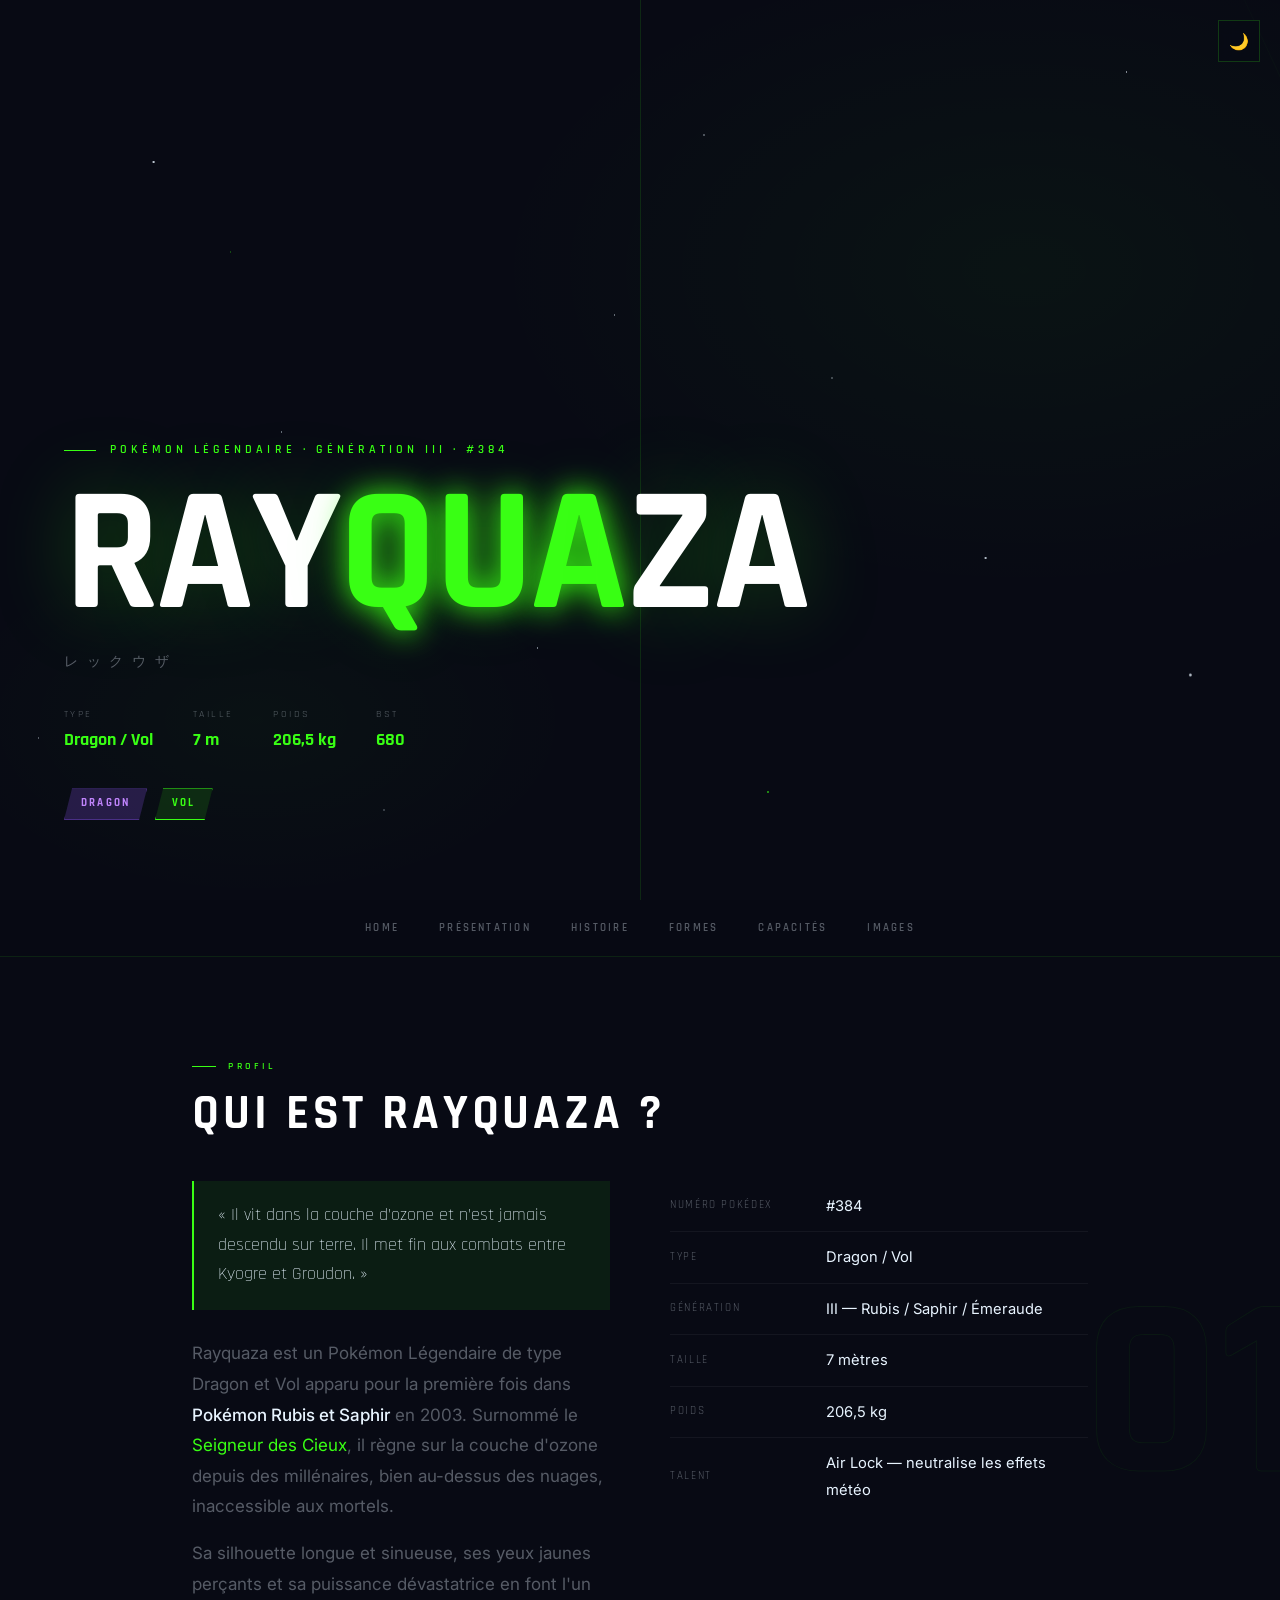
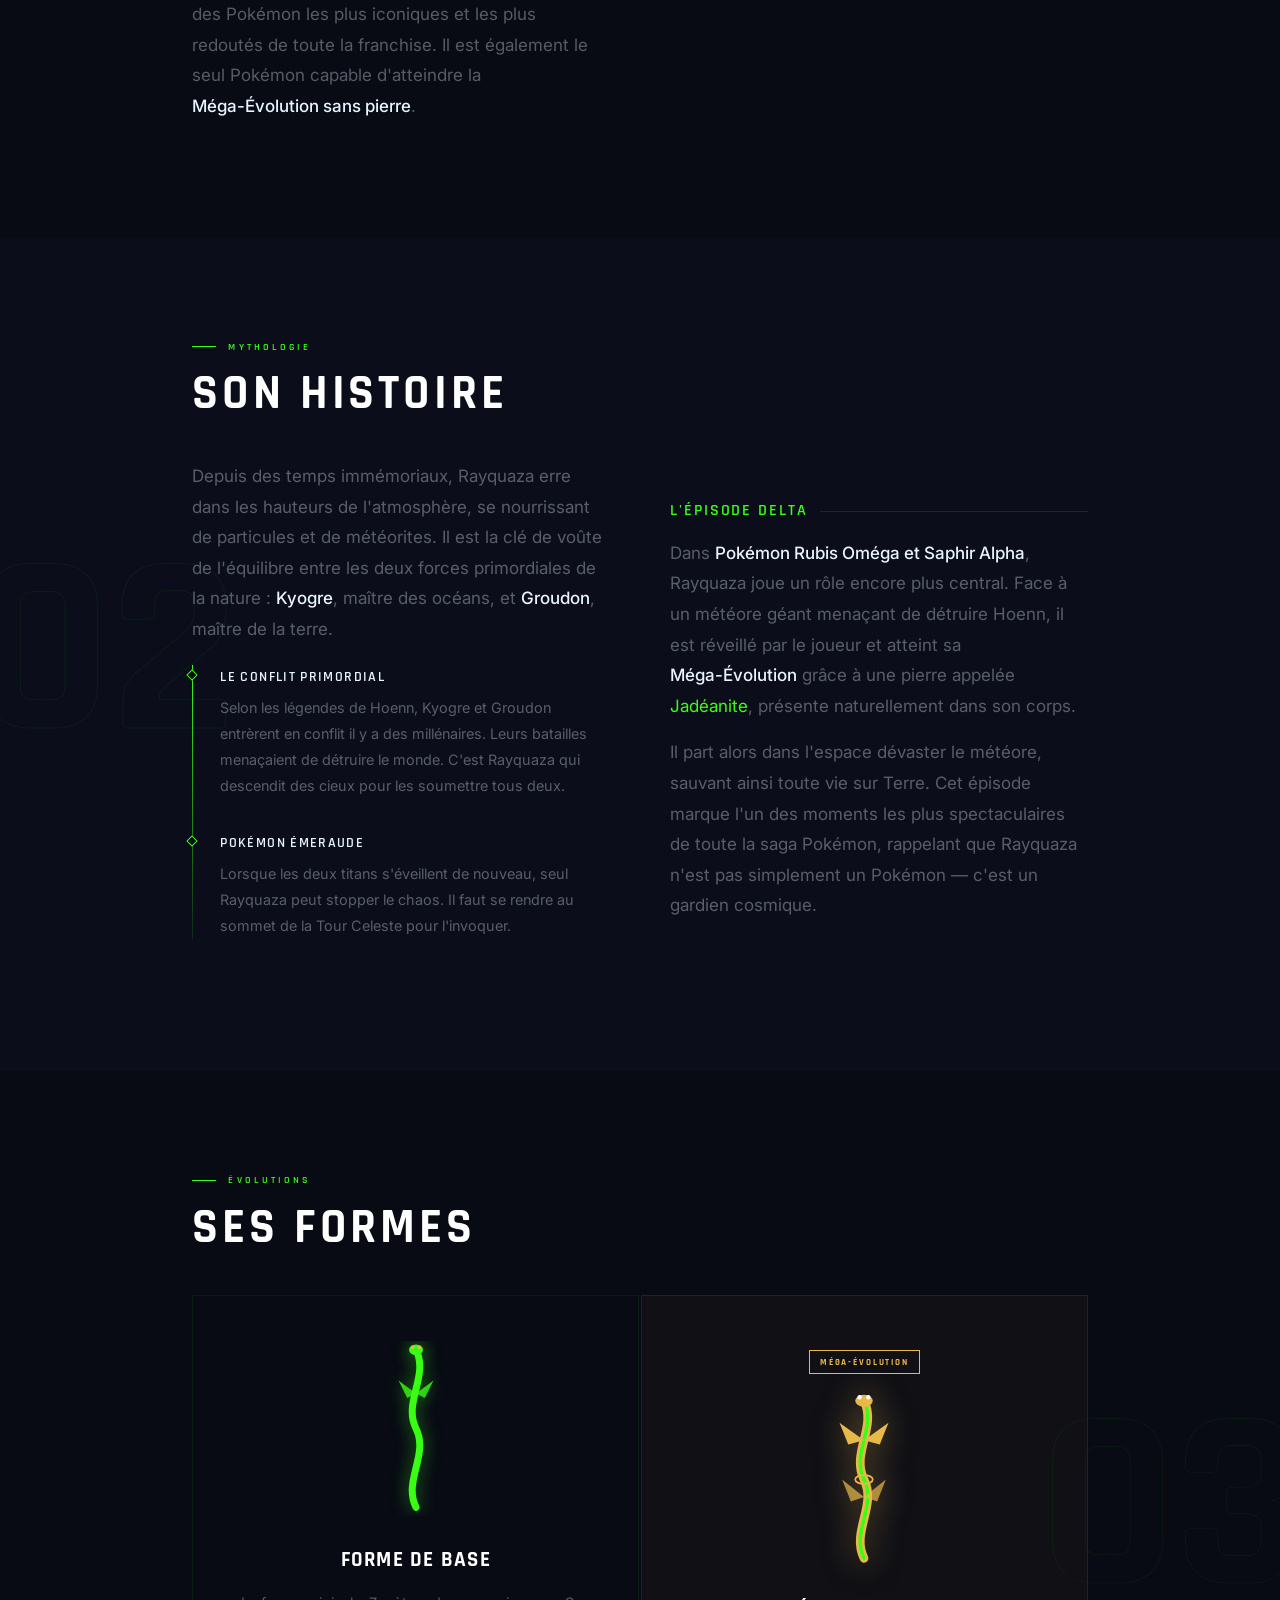
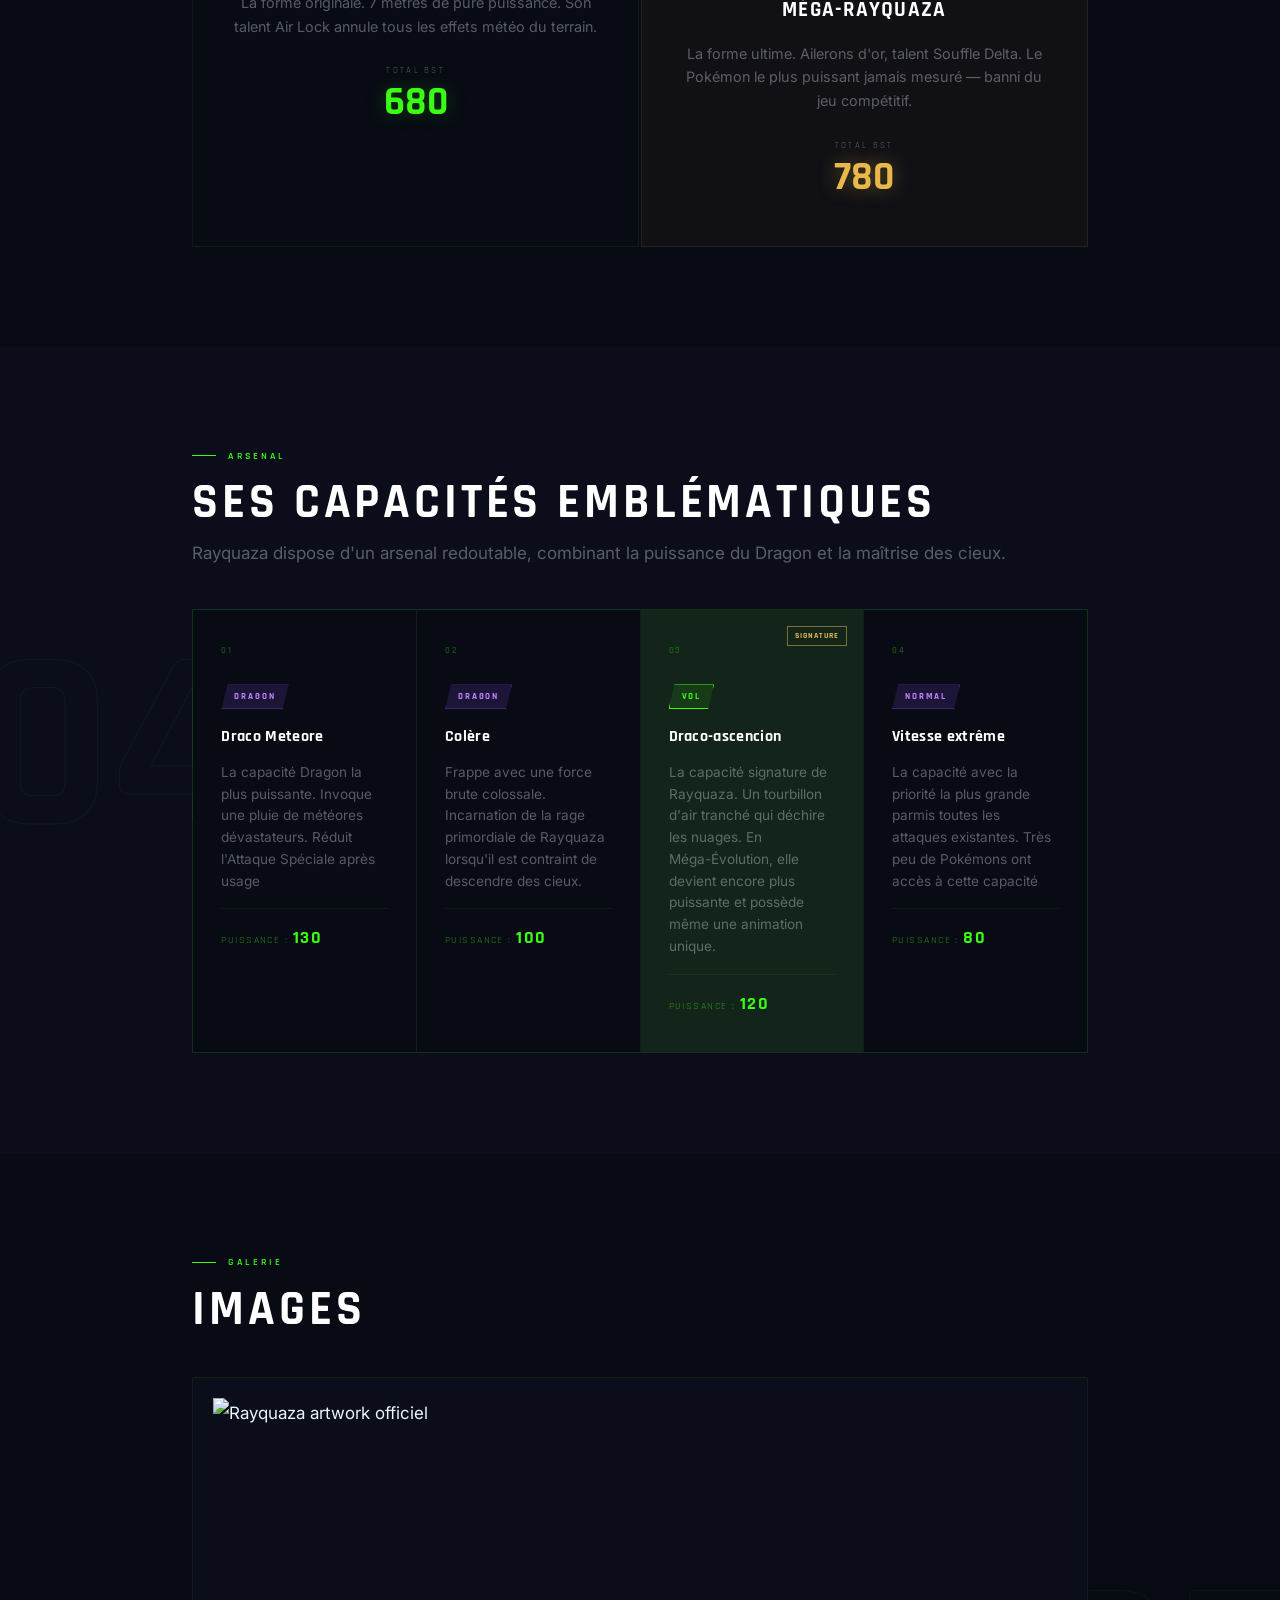
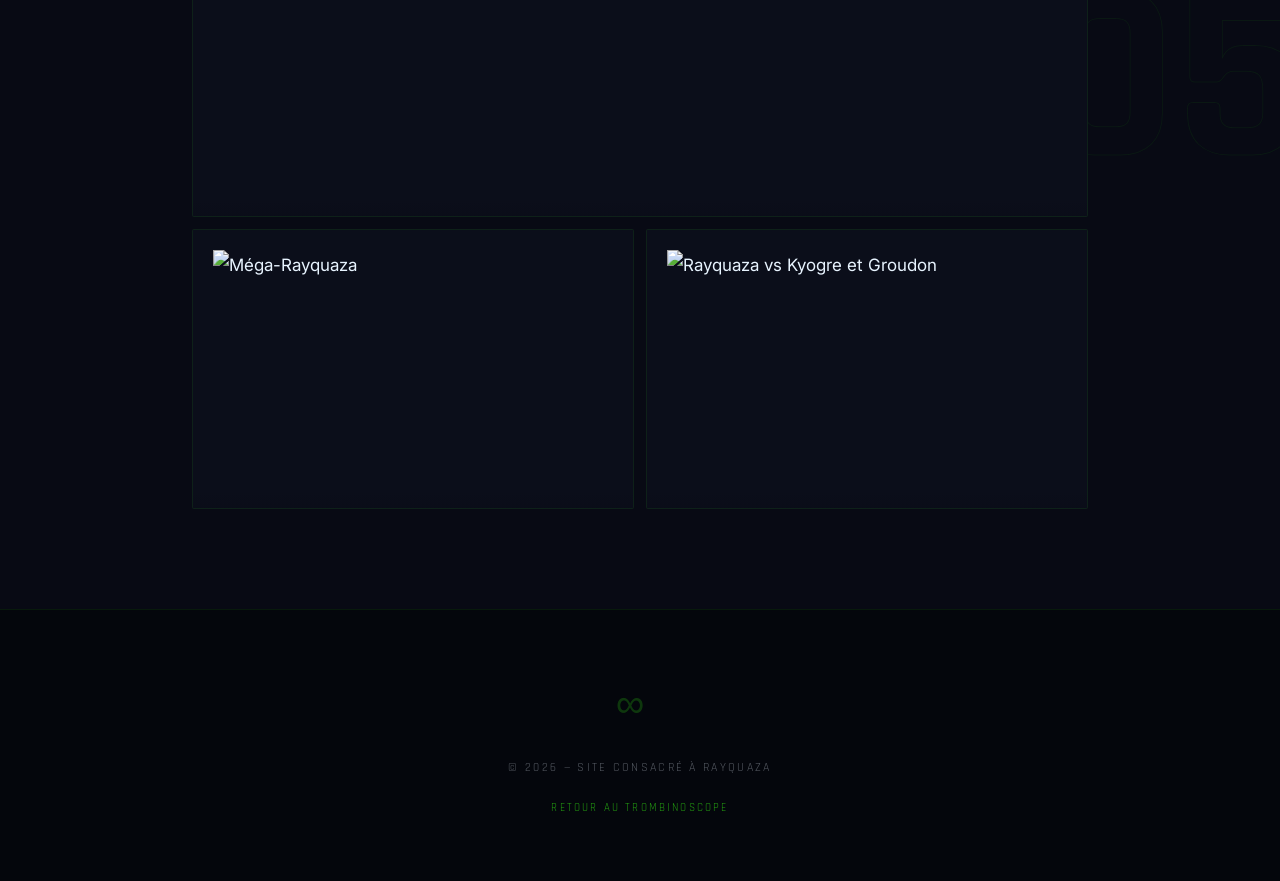
==== commit 3e7b1f57: "u_" ====
--- a/rayquaza.html
+++ b/rayquaza.html
@@ -208,7 +208,7 @@
               </svg>
             </div>
             <h3>Méga-Rayquaza</h3>
-            <p>La forme ultime. Ailerons d'or, talent Delta Stream. Le Pokémon le plus puissant jamais mesuré — banni du jeu compétitif.</p>
+            <p>La forme ultime. Ailerons d'or, talent Souffle Delta. Le Pokémon le plus puissant jamais mesuré — banni du jeu compétitif.</p>
             <div class="forme-bst">
               <span class="bst-label">Total BST</span>
               <span class="bst-value">780</span>
@@ -233,33 +233,36 @@
           <div class="move-card">
             <div class="move-number">01</div>
             <div class="move-type dragon">Dragon</div>
-            <h3>Draco Meteor</h3>
-            <p>La capacité Dragon la plus puissante. Invoque une pluie de météores dévastateurs. Réduit l'Attaque Spéciale après usage — chaque tir est un sacrifice.</p>
+            <h3>Draco Meteore</h3>
+            <p>La capacité Dragon la plus puissante. Invoque une pluie de météores dévastateurs. Réduit l'Attaque Spéciale après usage </p>
             <div class="move-power">Puissance : <strong>130</strong></div>
           </div>
+
           <div class="move-card">
             <div class="move-number">02</div>
             <div class="move-type dragon">Dragon</div>
-            <h3>Colère du Dragon</h3>
+            <h3>Colère </h3>
             <p>Frappe avec une force brute colossale. Incarnation de la rage primordiale de Rayquaza lorsqu'il est contraint de descendre des cieux.</p>
             <div class="move-power">Puissance : <strong>100</strong></div>
           </div>
+
           <div class="move-card signature">
             <div class="move-badge">SIGNATURE</div>
             <div class="move-number">03</div>
             <div class="move-type flying">Vol</div>
-            <h3>Hyper Lame</h3>
-            <p>La capacité signature de Rayquaza. Un tourbillon d'air tranché qui déchire les nuages. En Méga-Évolution, devient Méga-Asc-Tranche.</p>
+            <h3>Draco-ascencion</h3>
+            <p>La capacité signature de Rayquaza. Un tourbillon d'air tranché qui déchire les nuages. En Méga-Évolution, elle devient encore plus puissante et possède même une animation unique.</p>
             <div class="move-power">Puissance : <strong>120</strong></div>
           </div>
-          <div class="move-card signature">
-            <div class="move-badge mega">MÉGA EXCLU</div>
+
+          <div class="move-card">
             <div class="move-number">04</div>
-            <div class="move-type dragon">Dragon</div>
-            <h3>Méga-Dragon-Fureur</h3>
-            <p>Exclusive au Méga-Rayquaza. Une onde d'énergie draconique pure qui ignore toutes les protections adverses. Sans défense possible.</p>
-            <div class="move-power">Puissance : <strong>100</strong> + ignore protections</div>
-          </div>
+            <div class="move-type dragon">Normal</div>
+            <h3>Vitesse extrême</h3>
+            <p>La capacité avec la priorité la plus grande parmis toutes les attaques existantes. Très peu de Pokémons ont accès à cette capacité  </p>
+            <div class="move-power">Puissance : <strong>80</strong></div>
+          </div>
+
         </div>
       </div>
     </section>
@@ -275,14 +278,14 @@
         <div class="image-grid">
           <div class="image-box">
             <img src="img/rayquaza1.jpg" alt="Rayquaza artwork officiel" class="zoomable">
-            <p class="image-caption">Artwork officiel de Rayquaza.</p>
+            <p class="image-caption">Artwork de Rayquaza shiny.</p>
           </div>
           <div class="image-box">
-            <img src="img/rayquaza2.jpg" alt="Méga-Rayquaza" class="zoomable">
+            <img src="img/méga-rayquaza.jpg" alt="Méga-Rayquaza" class="zoomable">
             <p class="image-caption">Méga-Rayquaza dans toute sa splendeur.</p>
           </div>
           <div class="image-box">
-            <img src="img/rayquaza3.jpg" alt="Rayquaza vs Kyogre et Groudon" class="zoomable">
+            <img src="img/trio élément2.jpg" alt="Rayquaza vs Kyogre et Groudon" class="zoomable">
             <p class="image-caption">Rayquaza face à Kyogre et Groudon.</p>
           </div>
         </div>
--- a/rayquaza.css
+++ b/rayquaza.css
@@ -681,7 +681,7 @@
 .move-power strong { color: var(--neon); font-size: 1.1rem; font-weight: 700; }
 
 /* ============================================================
-   SECTION 05 — IMAGES (masonry type)
+   SECTION 05 — IMAGES
    ============================================================ */
 
 .image-intro {
@@ -690,47 +690,67 @@
 
 .image-grid {
   display: grid;
-  grid-template-columns: 1fr 1fr 1fr;
-  grid-template-rows: auto;
-  gap: 2px;
+  grid-template-columns: repeat(auto-fit, minmax(320px, 1fr));
+  gap: 12px;
   margin-top: 40px;
 }
+
 .image-box {
   position: relative;
   overflow: hidden;
   background: var(--bg-alt);
-  aspect-ratio: 4/3;
-}
+  border: 1px solid rgba(57,255,20,0.08);
+  min-height: 280px;
+  display: flex;
+  align-items: center;
+  justify-content: center;
+  border-radius: 2px;
+}
+
 .image-box:first-child {
-  grid-column: 1 / 3;
-  aspect-ratio: 16/9;
-}
+  grid-column: 1 / -1;
+  min-height: 440px;
+}
+
 .image-box img {
-  width: 100%; height: 100%;
-  object-fit: cover;
-  display: block;
-  transition: transform 0.5s ease, opacity 0.3s;
-}
-.image-box:hover img { transform: scale(1.04); }
-.zoomable { cursor: zoom-in; }
-
+  width: 100%;
+  height: 100%;
+  object-fit: contain;      /* image entière visible */
+  object-position: center;
+  padding: 20px;
+  box-sizing: border-box;
+  background: #0b0e1a;
+  transition: transform 0.5s ease;
+}
+
+.image-box:hover img {
+  transform: scale(1.04);
+}
+
+/* === CAPTIONS === */
 .image-caption {
   position: absolute;
-  bottom: 0; left: 0; right: 0;
-  padding: 14px 18px;
-  background: linear-gradient(transparent, rgba(8,10,20,0.9));
-  font-family: 'Rajdhani', sans-serif;
-  font-size: 0.68rem;
-  letter-spacing: 0.12em;
-  text-transform: uppercase;
-  color: var(--ice-muted);
+  bottom: 0; 
+  left: 0; 
+  right: 0;
+  padding: 16px 20px;
+  background: linear-gradient(transparent, rgba(8,10,20,0.95));
+  font-family: 'Rajdhani', sans-serif;
+  font-size: 0.72rem;
+  letter-spacing: 0.08em;
+  text-transform: uppercase;
+  color: var(--ice);
   transform: translateY(100%);
-  transition: transform 0.3s ease;
-}
-.image-box:hover .image-caption { transform: translateY(0); }
-
-/* Cache le <p> existant, on utilise la caption overlay */
-.image-box > p { display: none; }
+  transition: transform 0.4s ease;
+  opacity: 0.95;
+}
+
+.image-box:hover .image-caption {
+  transform: translateY(0);
+}
+
+/* On enlève le display:none */
+.image-box > p { display: block; }
 
 /* ============================================================
    OVERLAY
